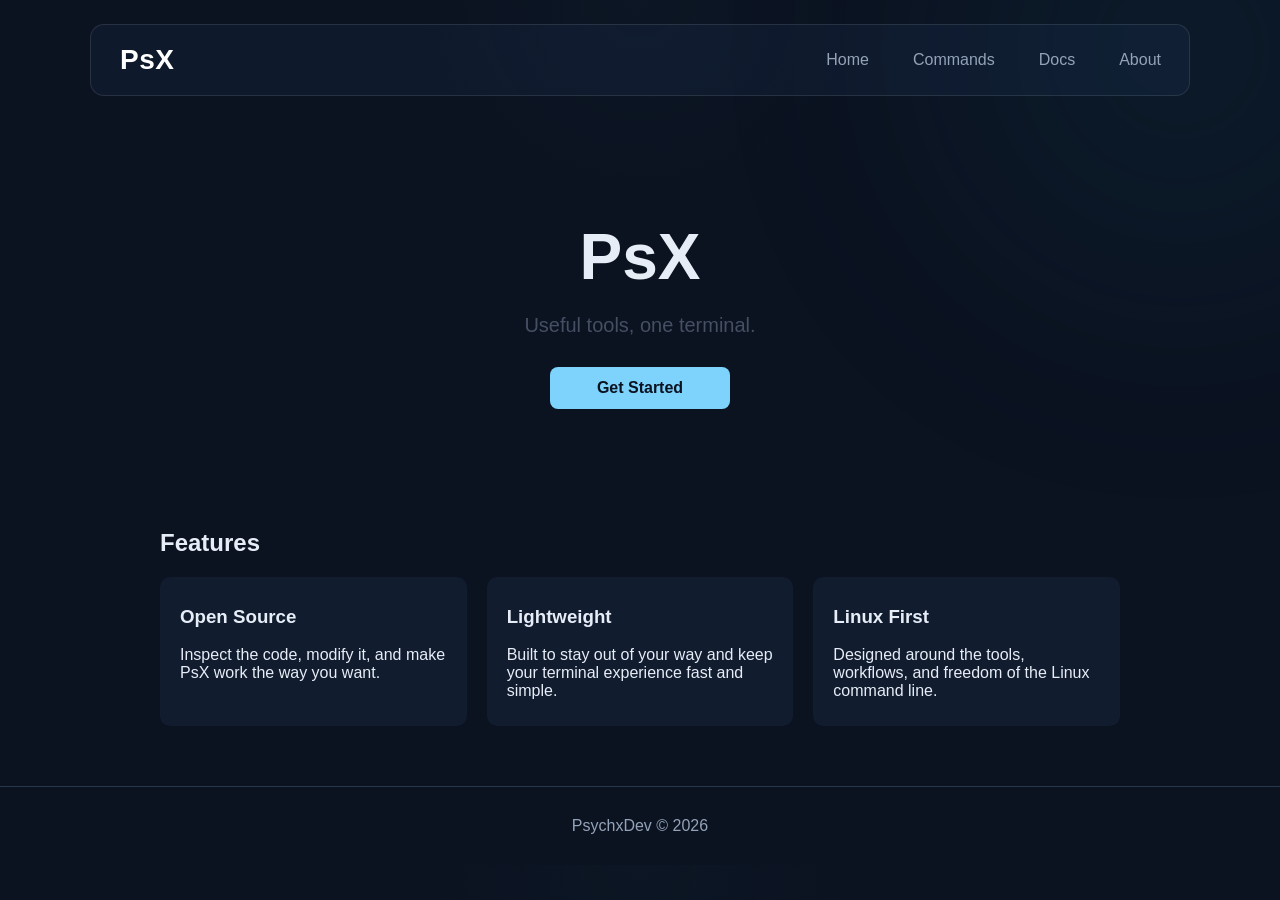
==== website/index.html @ 10187e2a "Added project website" ====
<!DOCTYPE html>
<html lang="en">
<head>
    <meta charset="UTF-8">
    <meta name="viewport" content="width=device-width, initial-scale=1.0">
    <title>Home - PsX</title>
    <link rel="stylesheet" href="css/navfooter.css">
    <link rel="stylesheet" href="css/style.css">
</head>
<body>
    <header>
        <nav>
            <a href="index.html" class="logo">PsX</a>
            <div>
                <a href="index.html">Home</a>
                <a href="commands.html">Commands</a>
                <a href="docs.html">Docs</a>
                <a href="about.html">About</a>
            </div>
        </nav>
    </header>
    <main>
        <section class="hero">
            <h1>PsX</h1>
            <p>Useful tools, one terminal.</p>
            <a href="docs.html">Get Started</a>
        </section>
        <section class="features">
            <h2>Features</h2>
            <div class="features-cards">
                <div>
                    <h3>Open Source</h3>
                    <p>Inspect the code, modify it, and make PsX work the way you want.</p>
                </div>

                <div>
                    <h3>Lightweight</h3>
                    <p>Built to stay out of your way and keep your terminal experience fast and simple.</p>
                </div>

                <div>
                    <h3>Linux First</h3>
                    <p>Designed around the tools, workflows, and freedom of the Linux command line.</p>
                </div>
            </div>
            </section>
        <footer>PsychxDev © 2026</footer>
    </main>
</body>
</html>
---- website/css/navfooter.css ----
nav {
    display: flex;
    align-items: center;
    justify-content: space-between;
    background: rgba(40, 59, 99, 0.192);
    backdrop-filter: blur(12px),
    saturate(180%);
    -webkit-backdrop-filter: blur(24px),
    saturate(180%);
    border: 1px solid rgba(255, 255, 255, 0.103);
    border-radius: 14px;
    box-shadow: 1px solid rgba(255, 255, 255, 0.08),
    inset 0 1px 0 rgba(255, 255, 255, 0.08);
    padding: 10px 16px;
    margin: 24px auto;
    max-width: 1100px;

}

nav div {
    display: flex;
    gap: 20px;
}

nav a {
    color: #94a3b8;
    text-decoration: none;
    padding: 9px 13px;
    border-radius: 9px;
    transition: color 0.2s ease,
    background 0.2s ease,
    transform 0.2s ease;
}

nav a:hover:not(.logo) {
    color: #ffffff;
    background: rgba(255, 255, 255, 0.08);
    transform: translateY(-2px);
}

nav .logo {
    color: #ffffff;
    font-weight: 800;
    font-size: 28px;
    text-decoration: none;
    transition: transform 0.25s ease,
    text-shadow 0 0 12px rgba(125, 211, 252, 0.55);
}

nav .logo:hover {
    transform: scale(1.06) translateY(-2px);
    text-shadow: 0 0 12px rgba(125, 211, 252, 0.55);
}

nav > a {
    font-size: 24px;
    font-weight: bold;
    letter-spacing: 0.5px;
}

nav div a {
    padding: 8px 12px;
    border-radius: 6px;
    transition: 0.2 ease;
}

nav div a:hover {
    color: #45aedfb6;
    background: #26364d;
    transform: translateY(-2px);
}

footer {
    text-align: center;
    padding: 30px 20px;
    color: #94a3b8;
    border-top: 1px solid #26364d;
}
---- website/css/style.css ----
* {
    box-sizing: border-box;
}

body {
    margin: 0;
    background: radial-gradient(circle at 50% 0%,
    rgba(25, 58, 73, 0.1),
    transparent 20%)
    #0b1220;
    color: #e6edf7;
    font-family: Arial, Helvetica, sans-serif;
    position: relative;
}


body::before {
    content: "";
    position: fixed;
    width: 500px;
    height: 500px;
    background: #164e63;
    opacity: 0.15;
    border-radius: 50%;
    filter: blur(120px);
    top: -200px;
    right: -150px;
    z-index: -1;
}


.hero {
    text-align: center;
    padding: 100px 20px;
}


.hero h1 {
    font-size: 64px;
    margin: 0;
}



.hero p {
    font-size: 20px;
    color: #454f63;
}

.hero a {
    display: inline-block;
    width: 180px;
    margin-top: 10px;
    padding: 13px 20px;
    background: #7dd3fc;
    color: #0b1220;
    text-decoration: none;
    border-radius: 8px;
    font-weight: bold;
    text-align: center;
    transition: 0.2 ease;
}

.hero a {
    display: inline-block;
    padding: 12px 24px;
    background: #7dd3fc;
    color: #0b1220;
    text-decoration: none;
    border-radius: 8px;
    font-weight: bold;
    transition: 0.2s ease;
}

.hero a:hover {
    transform: translateY(-3px);
    box-shadow: 0 6px 20px rgba(125, 211, 252, 0.25);
}

.features {
    max-width: 1000px;
    margin: 0 auto;
    padding: 0px 20px 60px;
}


.features-cards {
    display: flex;
    gap: 20px;
}

.features-cards > div {
    flex: 1;
    background: #111c2e;
    padding: 10px 20px;
    border-radius: 10px;
    transition: 0.2s;
}

.features-cards > div:hover {
    transform: translateY(-4px);
}
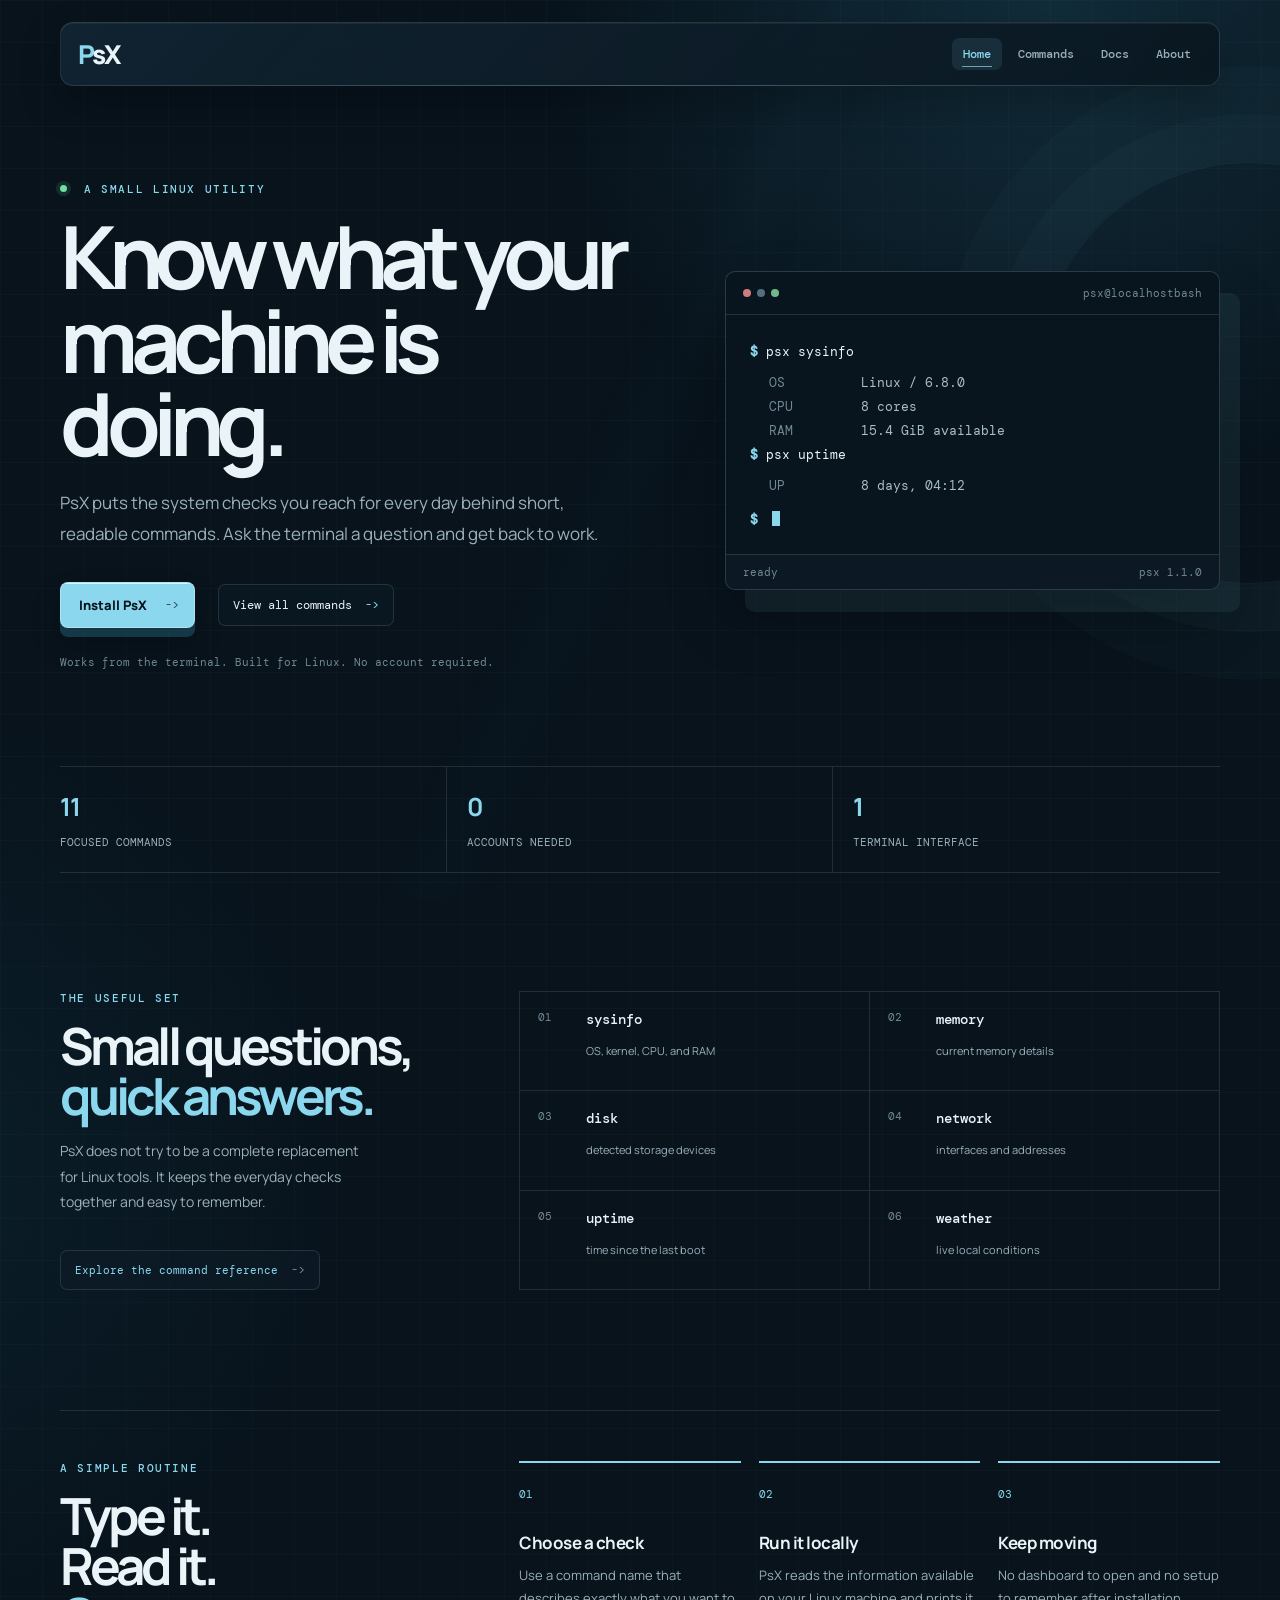
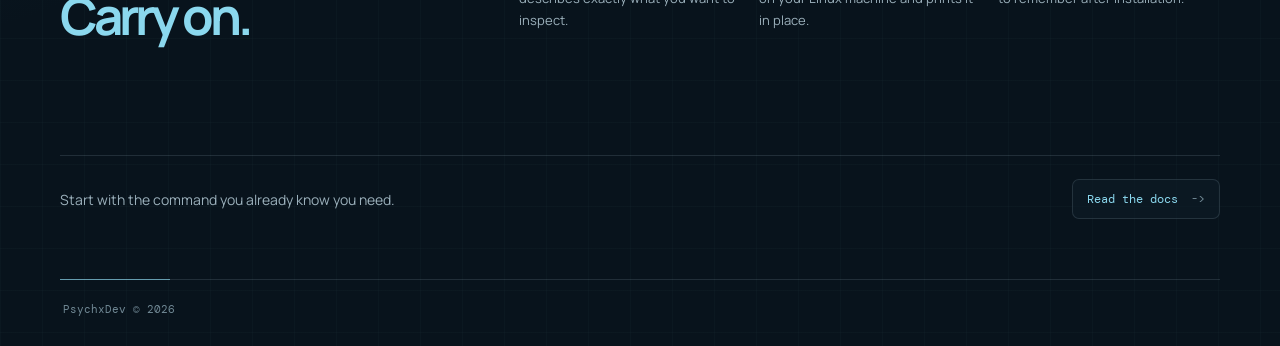
==== commit 0005c11f: "Major website update" ====
--- a/website/index.html
+++ b/website/index.html
@@ -1,50 +1,89 @@
-<!DOCTYPE html>
+<!doctype html>
 <html lang="en">
 <head>
     <meta charset="UTF-8">
-    <meta name="viewport" content="width=device-width, initial-scale=1.0">
-    <title>Home - PsX</title>
+    <meta name="viewport" content="width=device-width, initial-scale=1">
+    <meta name="description" content="PsX is a lightweight Linux command-line utility for everyday system checks.">
+    <title>PsX CLI - Linux checks without the clutter</title>
     <link rel="stylesheet" href="css/navfooter.css">
     <link rel="stylesheet" href="css/style.css">
 </head>
-<body>
+<body class="home-page">
     <header>
         <nav>
             <a href="index.html" class="logo">PsX</a>
             <div>
-                <a href="index.html">Home</a>
+                <a href="index.html" aria-current="page">Home</a>
                 <a href="commands.html">Commands</a>
                 <a href="docs.html">Docs</a>
                 <a href="about.html">About</a>
             </div>
         </nav>
     </header>
+
     <main>
-        <section class="hero">
-            <h1>PsX</h1>
-            <p>Useful tools, one terminal.</p>
-            <a href="docs.html">Get Started</a>
+        <section class="landing-hero">
+            <div class="hero-copy">
+                <p class="hero-kicker"><span class="status-dot"></span> a small Linux utility</p>
+                <h1>Know what your machine is doing.</h1>
+                <p class="hero-summary">PsX puts the system checks you reach for every day behind short, readable commands. Ask the terminal a question and get back to work.</p>
+                <div class="hero-actions">
+                    <a class="hero-primary" href="docs.html">Install PsX <span>-></span></a>
+                    <a class="hero-secondary" href="commands.html">View all commands</a>
+                </div>
+                <p class="hero-note">Works from the terminal. Built for Linux. No account required.</p>
+            </div>
+
+            <div class="console-card" aria-label="Example PsX terminal output">
+                <div class="console-topbar"><span class="window-lights"><i></i><i></i><i></i></span><span>psx@localhost</span><span>bash</span></div>
+                <div class="console-body">
+                    <p class="console-command"><b>$</b> psx sysinfo</p>
+                    <div class="console-result"><span>OS</span>Linux / 6.8.0</div>
+                    <div class="console-result"><span>CPU</span>8 cores</div>
+                    <div class="console-result"><span>RAM</span>15.4 GiB available</div>
+                    <p class="console-command"><b>$</b> psx uptime</p>
+                    <div class="console-result"><span>UP</span>8 days, 04:12</div>
+                    <p class="console-command last"><b>$</b> <span class="typing-cursor"></span></p>
+                </div>
+                <div class="console-footer"><span>ready</span><span>psx 1.1.0</span></div>
+            </div>
         </section>
-        <section class="features">
-            <h2>Features</h2>
-            <div class="features-cards">
-                <div>
-                    <h3>Open Source</h3>
-                    <p>Inspect the code, modify it, and make PsX work the way you want.</p>
-                </div>
 
-                <div>
-                    <h3>Lightweight</h3>
-                    <p>Built to stay out of your way and keep your terminal experience fast and simple.</p>
-                </div>
+        <section class="quick-facts" aria-label="PsX facts">
+            <div><strong>11</strong><span>focused commands</span></div>
+            <div><strong>0</strong><span>accounts needed</span></div>
+            <div><strong>1</strong><span>terminal interface</span></div>
+        </section>
 
-                <div>
-                    <h3>Linux First</h3>
-                    <p>Designed around the tools, workflows, and freedom of the Linux command line.</p>
-                </div>
+        <section class="command-preview">
+            <div class="section-intro">
+                <p class="section-label">The useful set</p>
+                <h2>Small questions,<br><em>quick answers.</em></h2>
+                <p>PsX does not try to be a complete replacement for Linux tools. It keeps the everyday checks together and easy to remember.</p>
+                <a class="under-link" href="commands.html">Explore the command reference <span>-></span></a>
             </div>
-            </section>
-        <footer>PsychxDev © 2026</footer>
+            <div class="command-grid">
+                <a href="commands.html#sysinfo" class="command-tile"><span class="tile-index">01</span><strong>sysinfo</strong><small>OS, kernel, CPU, and RAM</small></a>
+                <a href="commands.html#memory" class="command-tile"><span class="tile-index">02</span><strong>memory</strong><small>current memory details</small></a>
+                <a href="commands.html#disk" class="command-tile"><span class="tile-index">03</span><strong>disk</strong><small>detected storage devices</small></a>
+                <a href="commands.html#network" class="command-tile"><span class="tile-index">04</span><strong>network</strong><small>interfaces and addresses</small></a>
+                <a href="commands.html#uptime" class="command-tile"><span class="tile-index">05</span><strong>uptime</strong><small>time since the last boot</small></a>
+                <a href="commands.html#weather" class="command-tile"><span class="tile-index">06</span><strong>weather</strong><small>live local conditions</small></a>
+            </div>
+        </section>
+
+        <section class="workflow">
+            <div class="workflow-heading"><p class="section-label">A simple routine</p><h2>Type it.<br>Read it.<br><em>Carry on.</em></h2></div>
+            <div class="workflow-steps">
+                <div class="workflow-step"><span>01</span><h3>Choose a check</h3><p>Use a command name that describes exactly what you want to inspect.</p></div>
+                <div class="workflow-step"><span>02</span><h3>Run it locally</h3><p>PsX reads the information available on your Linux machine and prints it in place.</p></div>
+                <div class="workflow-step"><span>03</span><h3>Keep moving</h3><p>No dashboard to open and no setup to remember after installation.</p></div>
+            </div>
+        </section>
+
+        <section class="closing-line"><p>Start with the command you already know you need.</p><a href="docs.html">Read the docs <span>-></span></a></section>
     </main>
+
+    <footer>PsychxDev © 2026</footer>
 </body>
-</html>+</html>
--- a/website/css/navfooter.css
+++ b/website/css/navfooter.css
@@ -1,78 +1,189 @@
+@import url('https://fonts.googleapis.com/css2?family=DM+Mono:wght@400;500&family=Manrope:wght@400;500;600;700;800&display=swap');
+
+:root {
+    --bg: #08131c;
+    --panel: rgba(13, 28, 39, 0.82);
+    --panel-solid: #0d1c27;
+    --ink: #eaf3f7;
+    --muted: #9bb0bb;
+    --soft: #718995;
+    --line: rgba(165, 195, 207, 0.16);
+    --line-bright: rgba(139, 216, 238, 0.32);
+    --accent: #8bd8ee;
+}
+
+* { box-sizing: border-box; }
+html { scroll-behavior: smooth; }
+
+body {
+    position: relative;
+    isolation: isolate;
+    min-width: 280px;
+    margin: 0;
+    overflow-x: hidden;
+    background:
+        linear-gradient(rgba(139, 216, 238, 0.025) 1px, transparent 1px),
+        linear-gradient(90deg, rgba(139, 216, 238, 0.025) 1px, transparent 1px),
+        radial-gradient(circle at 82% 0%, rgba(42, 111, 137, 0.28), transparent 32rem),
+        radial-gradient(circle at -10% 60%, rgba(20, 78, 99, 0.2), transparent 30rem),
+        var(--bg) !important;
+    background-size: 42px 42px, 42px 42px, auto, auto, auto !important;
+    color: var(--ink);
+    font-family: 'Manrope', sans-serif;
+}
+
+body::before,
+body::after {
+    position: fixed;
+    z-index: -1;
+    content: '';
+    pointer-events: none;
+}
+
+body::before {
+    top: 18%;
+    right: -180px;
+    width: 420px;
+    height: 420px;
+    border: 1px solid rgba(139, 216, 238, 0.08);
+    border-radius: 50%;
+    box-shadow: 0 0 0 48px rgba(139, 216, 238, 0.025), 0 0 0 96px rgba(139, 216, 238, 0.018);
+}
+
+body::after {
+    top: 0;
+    left: 0;
+    width: 100%;
+    height: 100%;
+    background: linear-gradient(115deg, transparent 0 46%, rgba(139, 216, 238, 0.025) 50%, transparent 54%);
+    opacity: 0.6;
+}
+
+::selection { background: var(--accent); color: var(--bg); }
+
+header,
+footer {
+    width: min(1160px, calc(100% - 64px));
+    margin-right: auto;
+    margin-left: auto;
+}
+
 nav {
+    position: relative;
+    z-index: 2;
     display: flex;
     align-items: center;
     justify-content: space-between;
-    background: rgba(40, 59, 99, 0.192);
-    backdrop-filter: blur(12px),
-    saturate(180%);
-    -webkit-backdrop-filter: blur(24px),
-    saturate(180%);
-    border: 1px solid rgba(255, 255, 255, 0.103);
-    border-radius: 14px;
-    box-shadow: 1px solid rgba(255, 255, 255, 0.08),
-    inset 0 1px 0 rgba(255, 255, 255, 0.08);
-    padding: 10px 16px;
-    margin: 24px auto;
-    max-width: 1100px;
+    margin-top: 22px;
+    padding: 13px 17px;
+    border: 1px solid var(--line);
+    border-radius: 13px;
+    background: linear-gradient(135deg, rgba(18, 37, 51, 0.92), rgba(9, 21, 30, 0.82));
+    box-shadow: 0 18px 42px rgba(0, 0, 0, 0.24), inset 0 1px 0 rgba(255, 255, 255, 0.055);
+    backdrop-filter: blur(16px);
+}
 
+nav::after {
+    position: absolute;
+    right: 16px;
+    bottom: -1px;
+    left: 16px;
+    height: 1px;
+    content: '';
+    background: linear-gradient(90deg, transparent, var(--line-bright), transparent);
+    opacity: 0.7;
 }
 
 nav div {
     display: flex;
-    gap: 20px;
+    gap: 5px;
+    flex-wrap: wrap;
+    justify-content: flex-end;
 }
 
 nav a {
-    color: #94a3b8;
+    position: relative;
+    padding: 8px 11px;
+    border-radius: 7px;
+    color: var(--muted);
+    font: 500 12px 'DM Mono', monospace;
     text-decoration: none;
-    padding: 9px 13px;
-    border-radius: 9px;
-    transition: color 0.2s ease,
-    background 0.2s ease,
-    transform 0.2s ease;
+    transition: color 0.2s ease, background 0.2s ease, transform 0.2s ease;
 }
 
-nav a:hover:not(.logo) {
-    color: #ffffff;
-    background: rgba(255, 255, 255, 0.08);
-    transform: translateY(-2px);
+nav a:hover:not(.logo),
+nav a:focus-visible {
+    color: var(--accent);
+    background: rgba(139, 216, 238, 0.08);
+    transform: translateY(-1px);
+}
+
+nav a[aria-current='page'] {
+    color: var(--accent);
+    background: rgba(139, 216, 238, 0.1);
+}
+
+nav a[aria-current='page']::before {
+    position: absolute;
+    right: 10px;
+    bottom: 3px;
+    left: 10px;
+    height: 1px;
+    content: '';
+    background: var(--accent);
+    opacity: 0.7;
 }
 
 nav .logo {
-    color: #ffffff;
-    font-weight: 800;
-    font-size: 28px;
-    text-decoration: none;
-    transition: transform 0.25s ease,
-    text-shadow 0 0 12px rgba(125, 211, 252, 0.55);
+    padding: 0;
+    color: var(--ink);
+    font: 800 26px 'Manrope', sans-serif;
+    letter-spacing: -0.1em;
 }
 
-nav .logo:hover {
-    transform: scale(1.06) translateY(-2px);
-    text-shadow: 0 0 12px rgba(125, 211, 252, 0.55);
+nav .logo::first-letter { color: var(--accent); }
+nav .logo:hover { color: var(--accent); }
+
+footer {
+    position: relative;
+    display: flex;
+    justify-content: space-between;
+    gap: 25px;
+    margin-top: 50px;
+    padding: 22px 3px 30px;
+    border-top: 1px solid var(--line);
+    color: var(--soft);
+    font: 11px 'DM Mono', monospace;
 }
 
-nav > a {
-    font-size: 24px;
-    font-weight: bold;
-    letter-spacing: 0.5px;
+footer::before {
+    position: absolute;
+    top: -1px;
+    left: 0;
+    width: 110px;
+    height: 1px;
+    content: '';
+    background: var(--accent);
+    opacity: 0.65;
 }
 
-nav div a {
-    padding: 8px 12px;
-    border-radius: 6px;
-    transition: 0.2 ease;
+footer span:last-child { color: var(--muted); }
+
+@media (max-width: 620px) {
+    header,
+    footer { width: calc(100% - 32px); }
+    nav { gap: 13px; flex-wrap: wrap; justify-content: center; }
+    nav div { width: 100%; justify-content: center; }
+    footer { display: block; line-height: 2; }
+    footer span { display: block; }
 }
 
-nav div a:hover {
-    color: #45aedfb6;
-    background: #26364d;
-    transform: translateY(-2px);
+@media (max-width: 430px) {
+    header,
+    footer { width: calc(100% - 24px); }
+    nav { padding: 12px 10px; }
+    nav .logo { font-size: 23px; }
+    nav div { gap: 1px; }
+    nav div a { padding: 7px 8px; font-size: 11px; }
+    footer { margin-top: 35px; }
 }
-
-footer {
-    text-align: center;
-    padding: 30px 20px;
-    color: #94a3b8;
-    border-top: 1px solid #26364d;
-}
--- a/website/css/style.css
+++ b/website/css/style.css
@@ -1,102 +1,199 @@
-* {
-    box-sizing: border-box;
+body.home-page {
+    background:
+        radial-gradient(circle at 82% 10%, rgba(42, 111, 137, 0.24), transparent 33rem),
+        radial-gradient(circle at 8% 42%, rgba(20, 78, 99, 0.16), transparent 28rem),
+        linear-gradient(145deg, #08131c 0%, #0a1822 100%);
 }
 
-body {
-    margin: 0;
-    background: radial-gradient(circle at 50% 0%,
-    rgba(25, 58, 73, 0.1),
-    transparent 20%)
-    #0b1220;
-    color: #e6edf7;
-    font-family: Arial, Helvetica, sans-serif;
-    position: relative;
+.home-page main {
+    width: min(1160px, calc(100% - 64px));
+    margin: 0 auto;
 }
 
-
-body::before {
-    content: "";
-    position: fixed;
-    width: 500px;
-    height: 500px;
-    background: #164e63;
-    opacity: 0.15;
-    border-radius: 50%;
-    filter: blur(120px);
-    top: -200px;
-    right: -150px;
-    z-index: -1;
+.landing-hero {
+    display: grid;
+    grid-template-columns: minmax(0, 1fr) minmax(380px, 0.86fr);
+    gap: clamp(42px, 7vw, 100px);
+    align-items: center;
+    min-height: 680px;
+    padding: 82px 0 72px;
 }
 
-
-.hero {
-    text-align: center;
-    padding: 100px 20px;
+.hero-copy {
+    position: relative;
+    z-index: 1;
 }
 
-
-.hero h1 {
-    font-size: 64px;
+.hero-kicker,
+.section-label {
     margin: 0;
+    color: var(--accent);
+    font: 500 11px 'DM Mono', monospace;
+    letter-spacing: 0.15em;
+    text-transform: uppercase;
 }
 
-
-
-.hero p {
-    font-size: 20px;
-    color: #454f63;
+.status-dot {
+    display: inline-block;
+    width: 7px;
+    height: 7px;
+    margin-right: 8px;
+    border-radius: 50%;
+    background: #70e0a0;
+    box-shadow: 0 0 0 4px rgba(112, 224, 160, 0.12);
+    vertical-align: 1px;
 }
 
-.hero a {
-    display: inline-block;
-    width: 180px;
-    margin-top: 10px;
-    padding: 13px 20px;
-    background: #7dd3fc;
-    color: #0b1220;
-    text-decoration: none;
-    border-radius: 8px;
-    font-weight: bold;
-    text-align: center;
-    transition: 0.2 ease;
+.hero-copy h1 {
+    max-width: 680px;
+    margin: 18px 0 22px;
+    font-size: clamp(50px, 6.8vw, 88px);
+    line-height: 0.96;
+    letter-spacing: -0.085em;
 }
 
-.hero a {
-    display: inline-block;
-    padding: 12px 24px;
-    background: #7dd3fc;
-    color: #0b1220;
-    text-decoration: none;
-    border-radius: 8px;
-    font-weight: bold;
-    transition: 0.2s ease;
+.hero-summary {
+    max-width: 560px;
+    margin: 0;
+    color: var(--muted);
+    font-size: 17px;
+    line-height: 1.85;
 }
 
-.hero a:hover {
-    transform: translateY(-3px);
-    box-shadow: 0 6px 20px rgba(125, 211, 252, 0.25);
+.hero-actions {
+    display: flex;
+    align-items: center;
+    gap: 23px;
+    margin-top: 32px;
 }
 
-.features {
-    max-width: 1000px;
-    margin: 0 auto;
-    padding: 0px 20px 60px;
+.hero-primary,
+.hero-secondary,
+.under-link,
+.closing-line a {
+    text-decoration: none;
 }
 
-
-.features-cards {
-    display: flex;
-    gap: 20px;
+.hero-primary {
+    position: relative;
+    overflow: hidden;
+    display: inline-flex;
+    align-items: center;
+    gap: 18px;
+    padding: 13px 15px 13px 18px;
+    border: 1px solid rgba(234, 243, 247, 0.38);
+    border-radius: 8px;
+    background: var(--accent);
+    color: var(--bg);
+    font-size: 13px;
+    font-weight: 800;
+    box-shadow: 0 9px 0 rgba(42, 111, 137, 0.42), 0 16px 30px rgba(0, 0, 0, 0.2);
+    transition: transform 0.22s ease, box-shadow 0.22s ease, background 0.22s ease;
 }
 
-.features-cards > div {
-    flex: 1;
-    background: #111c2e;
-    padding: 10px 20px;
-    border-radius: 10px;
-    transition: 0.2s;
+.hero-primary::before {
+    position: absolute;
+    top: 0;
+    right: 0;
+    left: 0;
+    height: 1px;
+    content: '';
+    background: rgba(255, 255, 255, 0.7);
 }
 
-.features-cards > div:hover {
-    transform: translateY(-4px);
-}+.hero-primary span,
+.closing-line a span,
+.under-link span { margin-left: 0; font: 12px 'DM Mono', monospace; }
+.hero-primary span { opacity: 0.7; transition: transform 0.22s ease, opacity 0.22s ease; }
+.hero-primary:hover { background: #a1e3f1; transform: translateY(-4px); box-shadow: 0 12px 0 rgba(42, 111, 137, 0.42), 0 20px 34px rgba(0, 0, 0, 0.24); }
+.hero-primary:hover span { opacity: 1; transform: translateX(4px); }
+.hero-primary:active { transform: translateY(3px); box-shadow: 0 4px 0 rgba(42, 111, 137, 0.42), 0 8px 16px rgba(0, 0, 0, 0.2); }
+.hero-secondary {
+    display: inline-flex;
+    align-items: center;
+    gap: 13px;
+    padding: 12px 14px;
+    border: 1px solid var(--line);
+    border-radius: 7px;
+    background: rgba(13, 28, 39, 0.52);
+    color: var(--ink);
+    font: 12px 'DM Mono', monospace;
+    transition: color 0.22s ease, border-color 0.22s ease, background 0.22s ease, transform 0.22s ease;
+}
+
+.hero-secondary::after {
+    content: '->';
+    color: var(--accent);
+    transition: transform 0.22s ease;
+}
+
+.hero-secondary:hover {
+    border-color: var(--line-bright);
+    background: rgba(139, 216, 238, 0.08);
+    color: var(--accent);
+    transform: translateY(-2px);
+}
+
+.hero-secondary:hover::after {
+    transform: translateX(4px);
+}
+.hero-note { margin-top: 27px; color: var(--soft); font: 11px 'DM Mono', monospace; }
+
+.console-card {
+    position: relative;
+    overflow: hidden;
+    border: 1px solid rgba(165, 195, 207, 0.22);
+    border-radius: 10px;
+    background: #09151e;
+    box-shadow: 20px 22px 0 rgba(139, 216, 238, 0.07), 0 28px 60px rgba(0, 0, 0, 0.24);
+    animation: consoleIn 0.8s ease both;
+}
+
+.console-topbar,
+.console-footer {
+    display: flex;
+    align-items: center;
+    justify-content: space-between;
+    color: var(--soft);
+    font: 11px 'DM Mono', monospace;
+}
+
+.console-topbar { padding: 14px 17px; border-bottom: 1px solid var(--line); }
+.window-lights { display: flex; gap: 6px; margin-right: auto; }
+.window-lights i { width: 8px; height: 8px; border-radius: 50%; background: #53717d; }
+.window-lights i:first-child { background: #d17c7c; }.window-lights i:last-child { background: #70b98a; }
+.console-body { padding: 25px 24px 22px; font: 13px/1.85 'DM Mono', monospace; }
+.console-command { margin: 0 0 7px; color: var(--ink); }.console-command b { color: var(--accent); }.console-command.last { margin-top: 10px; margin-bottom: 0; }
+.console-result { display: grid; grid-template-columns: 92px 1fr; padding-left: 19px; color: #a8bec8; }.console-result span { color: var(--soft); }
+.typing-cursor { display: inline-block; width: 8px; height: 15px; margin-left: 6px; background: var(--accent); animation: blink 1s steps(2, end) infinite; vertical-align: -2px; }
+.console-footer { padding: 10px 17px; border-top: 1px solid var(--line); background: rgba(13, 28, 39, 0.7); }
+
+.quick-facts { display: grid; grid-template-columns: repeat(3, 1fr); margin-bottom: 118px; border-top: 1px solid var(--line); border-bottom: 1px solid var(--line); }
+.quick-facts div { padding: 22px 20px 21px 0; border-right: 1px solid var(--line); }.quick-facts div + div { padding-left: 20px; }.quick-facts div:last-child { border-right: 0; }
+.quick-facts strong { display: block; margin-bottom: 5px; color: var(--accent); font-size: 25px; letter-spacing: -0.05em; }.quick-facts span { color: var(--muted); font: 11px 'DM Mono', monospace; text-transform: uppercase; }
+
+.command-preview { display: grid; grid-template-columns: minmax(230px, 0.72fr) minmax(0, 1.28fr); gap: 65px; padding-bottom: 120px; }
+.section-intro h2 { margin: 15px 0 18px; font-size: clamp(34px, 4vw, 52px); line-height: 0.98; letter-spacing: -0.075em; }.section-intro h2 em, .workflow-heading h2 em { color: var(--accent); font-style: normal; }.section-intro > p:not(.section-label) { max-width: 310px; color: var(--muted); font-size: 14px; line-height: 1.8; }.under-link { display: inline-flex; align-items: center; gap: 13px; margin-top: 22px; padding: 11px 14px; border: 1px solid var(--line); border-radius: 7px; background: rgba(13, 28, 39, 0.62); color: var(--accent); font: 11px 'DM Mono', monospace; transition: background 0.22s ease, border-color 0.22s ease, color 0.22s ease, transform 0.22s ease; }.under-link span { margin-left: 0; color: var(--soft); transition: color 0.22s ease, transform 0.22s ease; }.under-link:hover { border-color: var(--line-bright); background: rgba(139, 216, 238, 0.08); color: var(--ink); transform: translateY(-2px); }.under-link:hover span { color: var(--accent); transform: translateX(4px); }
+.command-grid { display: grid; grid-template-columns: repeat(2, 1fr); border-top: 1px solid var(--line); border-left: 1px solid var(--line); }
+.command-tile { display: grid; grid-template-columns: 36px 1fr; gap: 2px 12px; padding: 18px; border-right: 1px solid var(--line); border-bottom: 1px solid var(--line); color: var(--ink); text-decoration: none; transition: background 0.22s ease, padding 0.22s ease, color 0.22s ease; }.command-tile:hover { padding-left: 23px; background: rgba(139, 216, 238, 0.07); color: var(--accent); }.tile-index { grid-row: span 2; color: var(--soft); font: 11px 'DM Mono', monospace; }.command-tile strong { font: 500 14px 'DM Mono', monospace; }.command-tile small { color: var(--muted); font-size: 11px; line-height: 1.5; }
+
+.workflow { display: grid; grid-template-columns: 0.72fr 1.28fr; gap: 65px; padding: 50px 0 105px; border-top: 1px solid var(--line); }.workflow-heading h2 { margin: 15px 0 0; font-size: clamp(34px, 4vw, 52px); line-height: 0.98; letter-spacing: -0.075em; }.workflow-steps { display: grid; grid-template-columns: repeat(3, 1fr); gap: 18px; }.workflow-step { padding: 18px 0; border-top: 2px solid var(--accent); }.workflow-step > span { color: var(--accent); font: 11px 'DM Mono', monospace; }.workflow-step h3 { margin: 28px 0 10px; font-size: 17px; letter-spacing: -0.03em; }.workflow-step p { margin: 0; color: var(--muted); font-size: 13px; line-height: 1.75; }
+.closing-line { display: flex; align-items: center; justify-content: space-between; gap: 20px; padding: 23px 0 10px; border-top: 1px solid var(--line); }.closing-line p { margin: 0; color: var(--muted); font-size: 14px; }.closing-line a { display: inline-flex; align-items: center; gap: 13px; padding: 11px 14px; border: 1px solid var(--line); border-radius: 7px; background: rgba(13, 28, 39, 0.62); color: var(--accent); font: 12px 'DM Mono', monospace; white-space: nowrap; transition: background 0.22s ease, border-color 0.22s ease, color 0.22s ease, transform 0.22s ease; }.closing-line a:hover { border-color: var(--line-bright); background: rgba(139, 216, 238, 0.08); color: var(--ink); transform: translateY(-2px); }.closing-line a span { margin-left: 0; color: var(--soft); transition: color 0.22s ease, transform 0.22s ease; }.closing-line a:hover span { color: var(--accent); transform: translateX(4px); }
+
+@keyframes consoleIn { from { opacity: 0; transform: translateY(18px) rotate(1deg); } to { opacity: 1; transform: translateY(0) rotate(0); } }
+@keyframes blink { 50% { opacity: 0; } }
+
+@media (max-width: 900px) {
+    .home-page main { width: calc(100% - 44px); }
+    .landing-hero { grid-template-columns: 1fr; min-height: 0; gap: 48px; padding-top: 80px; }
+    .console-card { width: min(100%, 620px); }
+    .command-preview, .workflow { grid-template-columns: 1fr; gap: 40px; }
+}
+@media (max-width: 620px) {
+    .home-page main { width: calc(100% - 32px); }
+    .landing-hero { padding-top: 64px; gap: 38px; }.hero-summary { font-size: 15px; }.hero-actions { align-items: flex-start; flex-direction: column; gap: 20px; }.console-body { padding: 21px 16px; font-size: 11px; }.console-result { grid-template-columns: 72px 1fr; padding-left: 12px; }.quick-facts { margin-bottom: 78px; }.quick-facts div { padding-right: 10px; }.quick-facts div + div { padding-left: 10px; }.quick-facts span { font-size: 9px; }.command-preview { padding-bottom: 80px; }.command-grid { grid-template-columns: 1fr; }.workflow { padding-bottom: 75px; }.workflow-steps { grid-template-columns: 1fr; gap: 24px; }.workflow-step h3 { margin-top: 15px; }.closing-line { display: block; }.closing-line a { display: inline-block; margin-top: 18px; }
+}
+@media (max-width: 430px) {
+    .home-page main { width: calc(100% - 24px); }.hero-copy h1 { font-size: 45px; }.hero-note { line-height: 1.7; }.console-card { box-shadow: 10px 13px 0 rgba(139, 216, 238, 0.07); }.console-topbar { padding: 12px; }.console-body { padding: 18px 12px; }.quick-facts strong { font-size: 21px; }.quick-facts span { font-size: 8px; }.section-intro h2, .workflow-heading h2 { font-size: 38px; }
+}
+@media (prefers-reduced-motion: reduce) { .console-card, .typing-cursor { animation: none; }.hero-primary, .command-tile { transition: none; } }
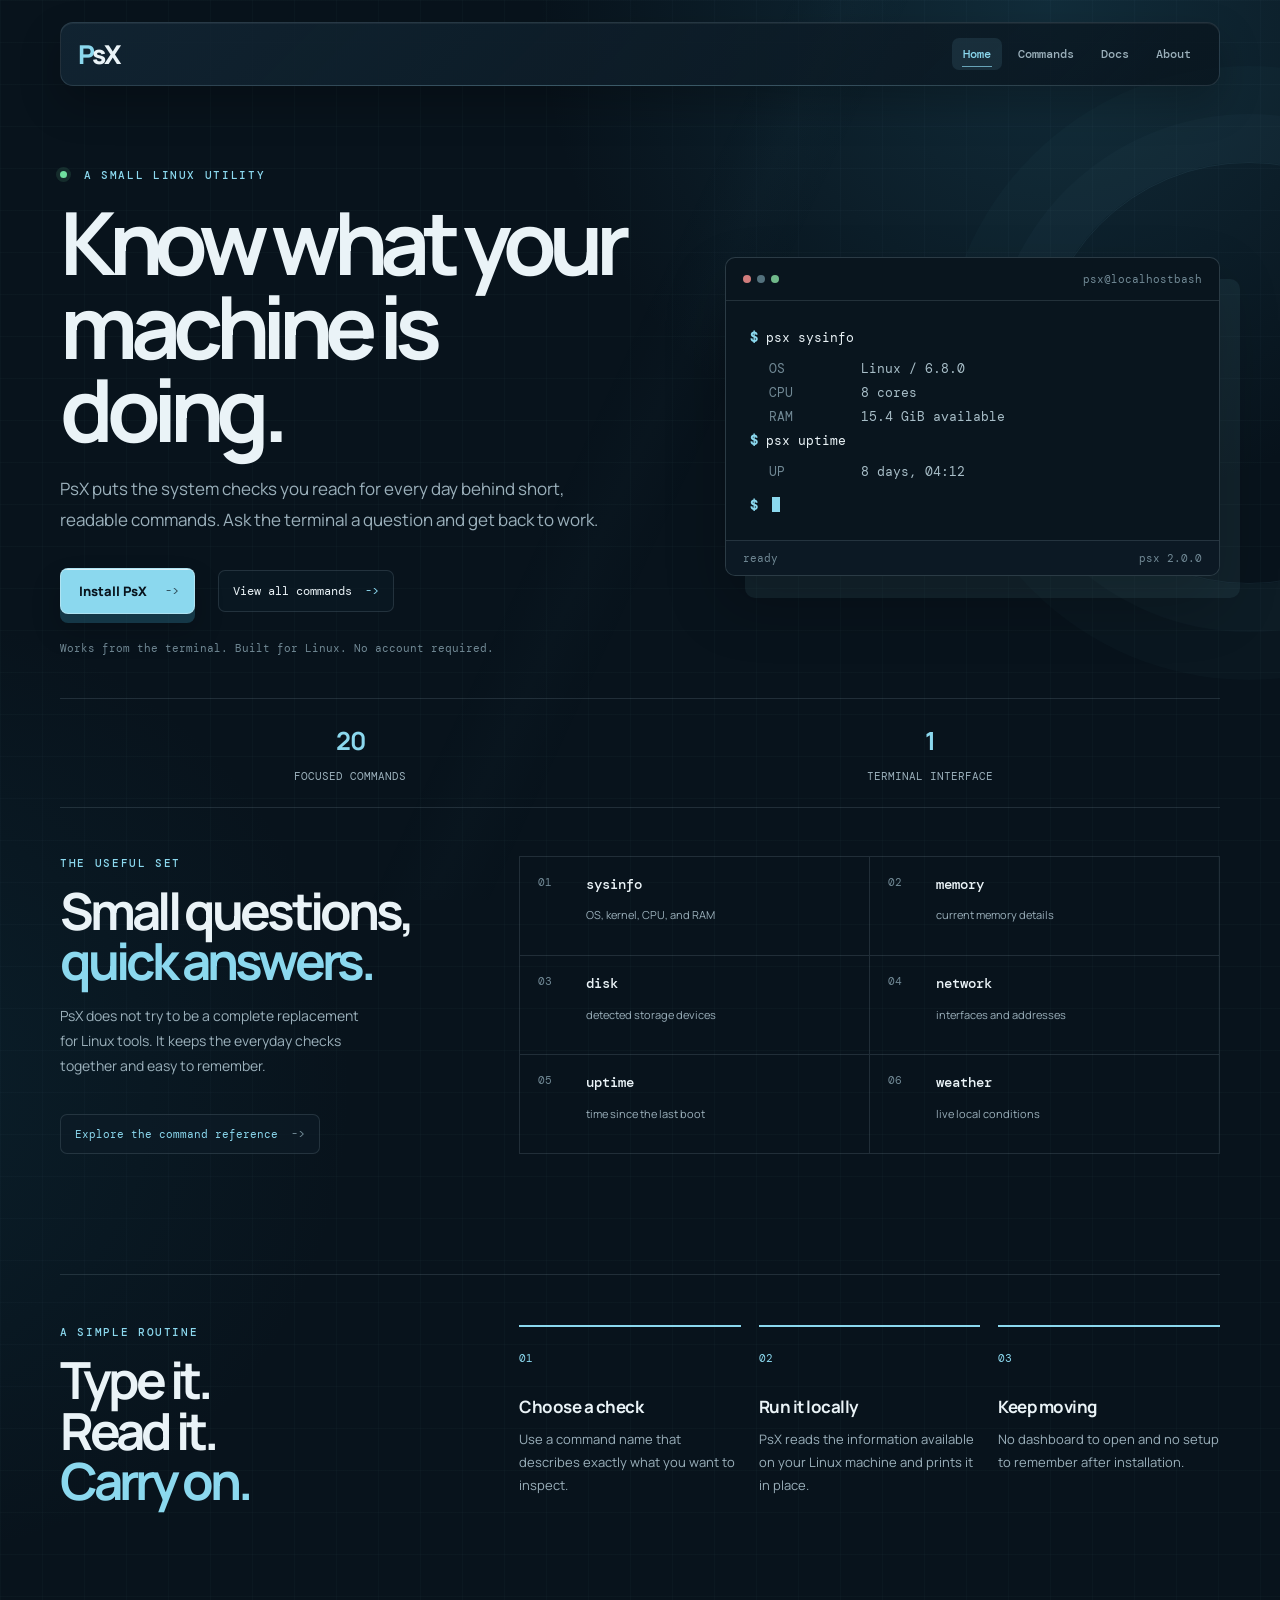
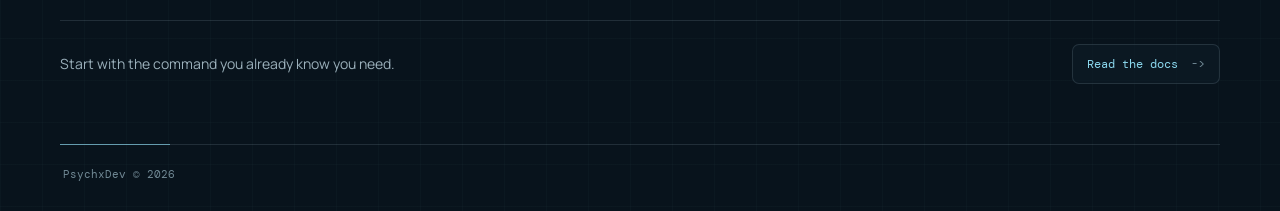
==== commit 614e00be: "Release v2.0.0" ====
--- a/website/index.html
+++ b/website/index.html
@@ -45,13 +45,13 @@
                     <div class="console-result"><span>UP</span>8 days, 04:12</div>
                     <p class="console-command last"><b>$</b> <span class="typing-cursor"></span></p>
                 </div>
-                <div class="console-footer"><span>ready</span><span>psx 1.1.0</span></div>
+                <div class="console-footer"><span>ready</span><span>psx 2.0.0</span></div>
             </div>
         </section>
 
         <section class="quick-facts" aria-label="PsX facts">
-            <div><strong>11</strong><span>focused commands</span></div>
-            <div><strong>0</strong><span>accounts needed</span></div>
+            <div><strong>20</strong><span>focused commands</span></div>
+            <!-- <div><strong>0</strong><span>accounts needed</span></div> -->
             <div><strong>1</strong><span>terminal interface</span></div>
         </section>
 
--- a/website/css/navfooter.css
+++ b/website/css/navfooter.css
@@ -80,7 +80,6 @@
     border-radius: 13px;
     background: linear-gradient(135deg, rgba(18, 37, 51, 0.92), rgba(9, 21, 30, 0.82));
     box-shadow: 0 18px 42px rgba(0, 0, 0, 0.24), inset 0 1px 0 rgba(255, 255, 255, 0.055);
-    backdrop-filter: blur(16px);
 }
 
 nav::after {
@@ -169,11 +168,16 @@
 
 footer span:last-child { color: var(--muted); }
 
+nav > * { min-width: 0; }
+
+@media (max-width: 760px) {
+    nav { gap: 13px; flex-wrap: wrap; justify-content: center; }
+    nav div { width: 100%; justify-content: center; }
+}
+
 @media (max-width: 620px) {
     header,
     footer { width: calc(100% - 32px); }
-    nav { gap: 13px; flex-wrap: wrap; justify-content: center; }
-    nav div { width: 100%; justify-content: center; }
     footer { display: block; line-height: 2; }
     footer span { display: block; }
 }
--- a/website/css/style.css
+++ b/website/css/style.css
@@ -15,8 +15,8 @@
     grid-template-columns: minmax(0, 1fr) minmax(380px, 0.86fr);
     gap: clamp(42px, 7vw, 100px);
     align-items: center;
-    min-height: 680px;
-    padding: 82px 0 72px;
+    min-height: 0px;
+    padding: 82px 0 32px;
 }
 
 .hero-copy {
@@ -146,7 +146,6 @@
     border-radius: 10px;
     background: #09151e;
     box-shadow: 20px 22px 0 rgba(139, 216, 238, 0.07), 0 28px 60px rgba(0, 0, 0, 0.24);
-    animation: consoleIn 0.8s ease both;
 }
 
 .console-topbar,
@@ -165,11 +164,27 @@
 .console-body { padding: 25px 24px 22px; font: 13px/1.85 'DM Mono', monospace; }
 .console-command { margin: 0 0 7px; color: var(--ink); }.console-command b { color: var(--accent); }.console-command.last { margin-top: 10px; margin-bottom: 0; }
 .console-result { display: grid; grid-template-columns: 92px 1fr; padding-left: 19px; color: #a8bec8; }.console-result span { color: var(--soft); }
-.typing-cursor { display: inline-block; width: 8px; height: 15px; margin-left: 6px; background: var(--accent); animation: blink 1s steps(2, end) infinite; vertical-align: -2px; }
+.typing-cursor { display: inline-block; width: 8px; height: 15px; margin-left: 6px; background: var(--accent); vertical-align: -2px; }
 .console-footer { padding: 10px 17px; border-top: 1px solid var(--line); background: rgba(13, 28, 39, 0.7); }
 
-.quick-facts { display: grid; grid-template-columns: repeat(3, 1fr); margin-bottom: 118px; border-top: 1px solid var(--line); border-bottom: 1px solid var(--line); }
-.quick-facts div { padding: 22px 20px 21px 0; border-right: 1px solid var(--line); }.quick-facts div + div { padding-left: 20px; }.quick-facts div:last-child { border-right: 0; }
+.quick-facts {
+    display: grid;
+    grid-template-columns: repeat(2, 1fr);
+    place-items: center;
+    margin: 48px 0;
+    margin-top: 0;
+    padding: 24px 0;
+    border-top: 1px solid var(--line);
+    border-bottom: 1px solid var(--line);
+    text-align: center;
+}
+
+.quick-facts div {
+    display: grid;
+    justify-items: center;
+    gap: 6px;
+}
+
 .quick-facts strong { display: block; margin-bottom: 5px; color: var(--accent); font-size: 25px; letter-spacing: -0.05em; }.quick-facts span { color: var(--muted); font: 11px 'DM Mono', monospace; text-transform: uppercase; }
 
 .command-preview { display: grid; grid-template-columns: minmax(230px, 0.72fr) minmax(0, 1.28fr); gap: 65px; padding-bottom: 120px; }
@@ -179,9 +194,6 @@
 
 .workflow { display: grid; grid-template-columns: 0.72fr 1.28fr; gap: 65px; padding: 50px 0 105px; border-top: 1px solid var(--line); }.workflow-heading h2 { margin: 15px 0 0; font-size: clamp(34px, 4vw, 52px); line-height: 0.98; letter-spacing: -0.075em; }.workflow-steps { display: grid; grid-template-columns: repeat(3, 1fr); gap: 18px; }.workflow-step { padding: 18px 0; border-top: 2px solid var(--accent); }.workflow-step > span { color: var(--accent); font: 11px 'DM Mono', monospace; }.workflow-step h3 { margin: 28px 0 10px; font-size: 17px; letter-spacing: -0.03em; }.workflow-step p { margin: 0; color: var(--muted); font-size: 13px; line-height: 1.75; }
 .closing-line { display: flex; align-items: center; justify-content: space-between; gap: 20px; padding: 23px 0 10px; border-top: 1px solid var(--line); }.closing-line p { margin: 0; color: var(--muted); font-size: 14px; }.closing-line a { display: inline-flex; align-items: center; gap: 13px; padding: 11px 14px; border: 1px solid var(--line); border-radius: 7px; background: rgba(13, 28, 39, 0.62); color: var(--accent); font: 12px 'DM Mono', monospace; white-space: nowrap; transition: background 0.22s ease, border-color 0.22s ease, color 0.22s ease, transform 0.22s ease; }.closing-line a:hover { border-color: var(--line-bright); background: rgba(139, 216, 238, 0.08); color: var(--ink); transform: translateY(-2px); }.closing-line a span { margin-left: 0; color: var(--soft); transition: color 0.22s ease, transform 0.22s ease; }.closing-line a:hover span { color: var(--accent); transform: translateX(4px); }
-
-@keyframes consoleIn { from { opacity: 0; transform: translateY(18px) rotate(1deg); } to { opacity: 1; transform: translateY(0) rotate(0); } }
-@keyframes blink { 50% { opacity: 0; } }
 
 @media (max-width: 900px) {
     .home-page main { width: calc(100% - 44px); }
@@ -196,4 +208,4 @@
 @media (max-width: 430px) {
     .home-page main { width: calc(100% - 24px); }.hero-copy h1 { font-size: 45px; }.hero-note { line-height: 1.7; }.console-card { box-shadow: 10px 13px 0 rgba(139, 216, 238, 0.07); }.console-topbar { padding: 12px; }.console-body { padding: 18px 12px; }.quick-facts strong { font-size: 21px; }.quick-facts span { font-size: 8px; }.section-intro h2, .workflow-heading h2 { font-size: 38px; }
 }
-@media (prefers-reduced-motion: reduce) { .console-card, .typing-cursor { animation: none; }.hero-primary, .command-tile { transition: none; } }
+@media (prefers-reduced-motion: reduce) { .hero-primary, .command-tile { transition: none; } }
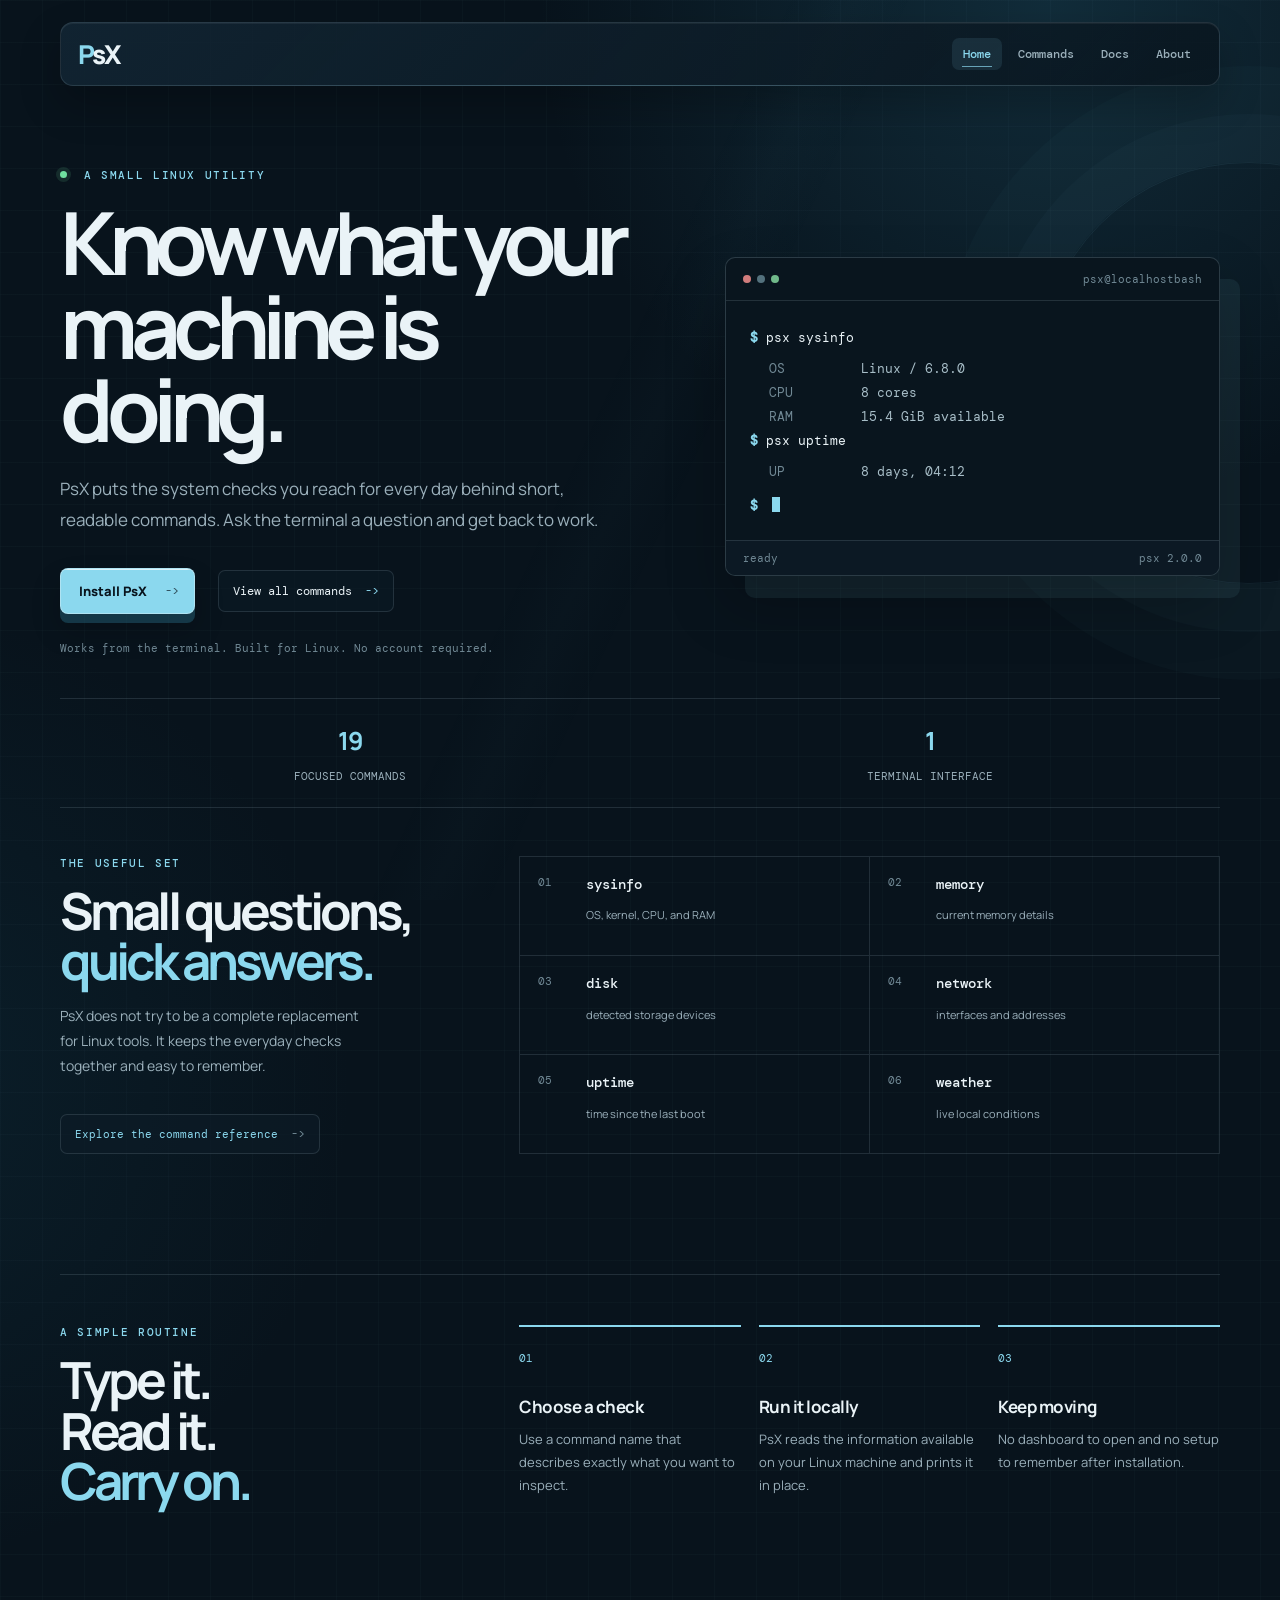
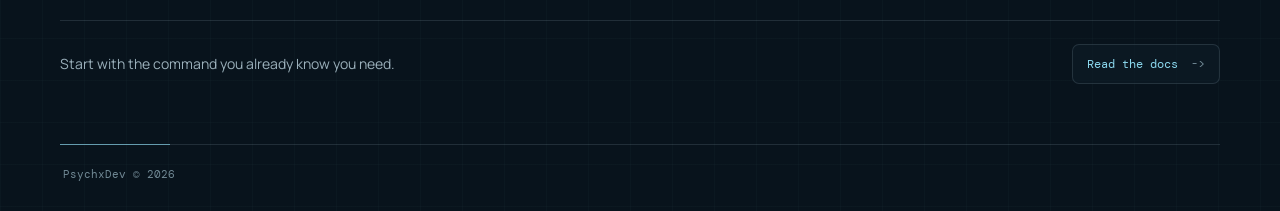
==== commit 68d1a004: "Release v2.0.1" ====
--- a/website/index.html
+++ b/website/index.html
@@ -50,7 +50,7 @@
         </section>
 
         <section class="quick-facts" aria-label="PsX facts">
-            <div><strong>20</strong><span>focused commands</span></div>
+            <div><strong>19</strong><span>focused commands</span></div>
             <!-- <div><strong>0</strong><span>accounts needed</span></div> -->
             <div><strong>1</strong><span>terminal interface</span></div>
         </section>
